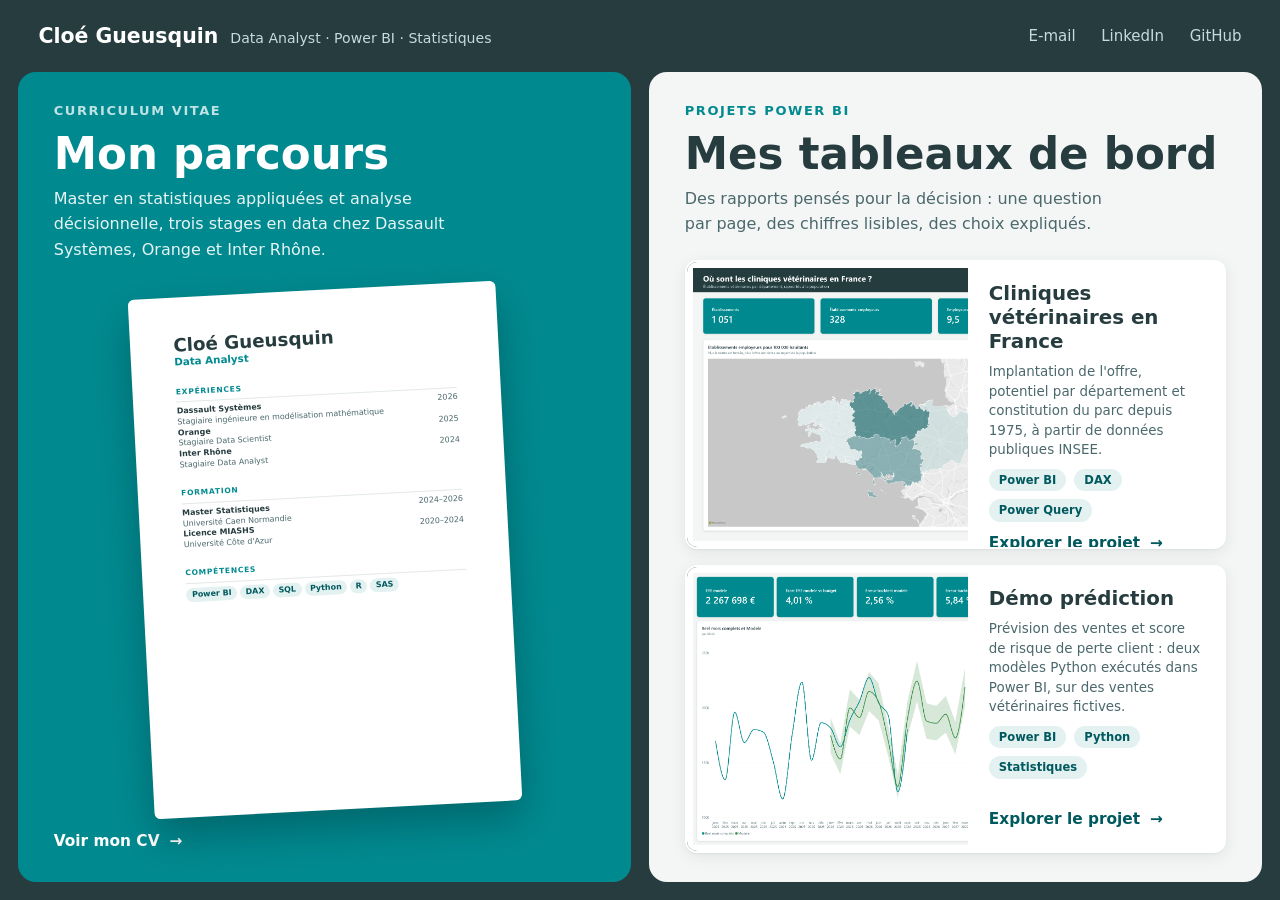
==== docs/index.html @ a09b19e1 "projet2" ====
<!doctype html>
<html lang="fr">
<head>
<meta charset="utf-8">
<meta name="viewport" content="width=device-width, initial-scale=1">
<title>Cloé Gueusquin · Data Analyst</title>
<meta name="description" content="Portfolio de Cloé Gueusquin, Data Analyst : CV et projets Power BI.">
<link rel="stylesheet" href="commun.css">
<style>
  body { height: 100vh; height: 100dvh; display: grid; grid-template-rows: auto 1fr; overflow: hidden; background: var(--ardoise); }

  /* --- Bandeau du haut -------------------------------------------------- */
  .haut { display: flex; align-items: center; justify-content: space-between; gap: 16px;
          padding: clamp(10px, 2.2vh, 20px) clamp(20px, 3vw, 40px); color: var(--blanc); }
  .identite strong { font-size: clamp(17px, 1.6vw, 22px); font-weight: 600; }
  .identite span { color: var(--sur-fonce); margin-left: 12px; font-size: clamp(13px, 1.1vw, 15px); }
  .haut nav { display: flex; gap: clamp(14px, 2vw, 26px); }
  .haut nav a { color: var(--sur-fonce); text-decoration: none; font-size: 15px; }
  .haut nav a:hover { color: var(--blanc); }

  /* --- Les deux zones --------------------------------------------------- */
  .partage { display: flex; gap: clamp(10px, 1.4vw, 18px); min-height: 0;
             padding: 0 clamp(10px, 1.4vw, 18px) clamp(10px, 1.4vw, 18px); }
  .zone { flex: 1 1 0; min-width: 0; border-radius: 18px; position: relative; overflow: hidden;
          display: flex; flex-direction: column; padding: clamp(18px, 3.2vh, 40px) clamp(20px, 2.8vw, 44px);
          transition: flex-grow .45s cubic-bezier(.2,.7,.2,1); }
  .partage:hover .zone { flex-grow: .9; }
  .partage .zone:hover, .partage .zone:focus-within { flex-grow: 1.15; }

  .zone-tete h2 { font-size: clamp(24px, 3.4vw, 46px); line-height: 1.05; margin: 0 0 8px; font-weight: 600; }
  .zone-tete p.resume { margin: 0; font-size: clamp(14px, 1.25vw, 17px); max-width: 44ch; }
  .appel { display: inline-flex; align-items: center; gap: 10px; font-weight: 600; font-size: clamp(14px, 1.2vw, 16px); }
  .appel::after { content: "→"; transition: transform .25s; }

  /* Zone CV, à gauche : un aperçu de la feuille de CV. */
  .zone-cv { background: var(--teal); color: var(--blanc); text-decoration: none; }
  .zone-cv .surtitre { color: rgba(255,255,255,.75); }
  .zone-cv .resume { color: rgba(255,255,255,.9); }
  .zone-cv:hover .appel::after { transform: translateX(6px); }
  .zone-cv .appel { margin-top: auto; padding-top: 14px; }

  .feuille-cadre { flex: 1; min-height: 0; display: grid; place-items: center; padding: clamp(10px, 2.5vh, 28px) 0 0; }
  .feuille { height: 100%; max-height: 520px; aspect-ratio: 1 / 1.414; background: var(--blanc); color: var(--texte);
             border-radius: 6px; box-shadow: 0 18px 40px rgba(0,0,0,.25); padding: 7% 8%;
             transform: rotate(-3deg); transition: transform .45s cubic-bezier(.2,.7,.2,1);
             display: flex; flex-direction: column; gap: 4%; overflow: hidden; font-size: clamp(5px, .62vw, 9px); line-height: 1.35; }
  .zone-cv:hover .feuille, .zone-cv:focus-visible .feuille { transform: rotate(0deg) scale(1.03); }
  .feuille .nom { font-size: 2.3em; font-weight: 700; line-height: 1.1; color: var(--ardoise); }
  .feuille .poste { color: var(--teal); font-weight: 600; font-size: 1.3em; }
  .feuille .rubrique { text-transform: uppercase; letter-spacing: .1em; font-weight: 700; color: var(--teal); font-size: .95em;
                       border-bottom: 1px solid var(--trait); padding-bottom: 1.5%; margin-bottom: 1.5%; }
  .feuille .ligne { display: flex; justify-content: space-between; gap: 6px; }
  .feuille .ligne b { color: var(--ardoise); }
  .feuille .ligne span { color: var(--texte-2); white-space: nowrap; }
  .feuille .detail { color: var(--texte-2); }
  .feuille .pastilles { display: flex; flex-wrap: wrap; gap: 3px; }
  .feuille .pastilles i { font-style: normal; background: var(--teal-clair); color: var(--teal-fonce); border-radius: 99px; padding: .2em .7em; font-weight: 600; }

  /* Zone projets, à droite : un grand rectangle par projet. */
  .zone-projets { background: var(--fond); color: var(--texte); }
  .zone-projets .surtitre { color: var(--teal); }
  .zone-projets .resume { color: var(--texte-2); }
  .cartes { flex: 1; min-height: 0; display: flex; flex-direction: column; gap: clamp(10px, 1.8vh, 18px); padding-top: clamp(12px, 2.6vh, 28px); }
  .projet { flex: 1 1 0; min-height: 0; display: grid; grid-template-columns: minmax(0, 1.1fr) minmax(0, 1fr); background: var(--blanc);
            border-radius: var(--rayon); box-shadow: var(--ombre); overflow: hidden; text-decoration: none; color: inherit;
            border: 2px solid transparent; transition: border-color .2s, transform .25s, box-shadow .25s; }
  a.projet:hover, a.projet:focus-visible { border-color: var(--teal); transform: translateY(-3px); box-shadow: 0 10px 28px rgba(38,60,63,.16); }
  a.projet:hover .appel::after { transform: translateX(6px); }
  .projet .vignette { background: var(--ardoise); min-height: 0; overflow: hidden; }
  .projet .vignette img { width: 100%; height: 100%; object-fit: cover; object-position: left top; }
  .projet-texte { padding: clamp(12px, 2.2vh, 24px) clamp(14px, 1.6vw, 26px); display: flex; flex-direction: column; gap: clamp(4px, 1vh, 10px); min-height: 0; }
  .projet h3 { margin: 0; font-size: clamp(16px, 1.55vw, 22px); line-height: 1.2; font-weight: 600; }
  .projet p { margin: 0; color: var(--texte-2); font-size: clamp(13px, 1.05vw, 15px); line-height: 1.45; }
  .projet .etiquettes li { font-size: clamp(11px, .9vw, 13px); padding: 2px 10px; }
  .projet .appel { margin-top: auto; color: var(--teal-fonce); }


  /* Écrans peu hauts (téléphone à l'horizontale) : on garde l'essentiel. */
  @media (max-height: 560px) {
    .zone-tete p.resume, .projet p { display: none; }
    .identite span { display: none; }
  }
  @media (max-height: 430px) {
    .projet .etiquettes { display: none; }
  }
  @media (prefers-reduced-motion: reduce) {
    .zone, .feuille, .projet { transition: none; }
  }
</style>
</head>
<body>

<div class="pivoter" role="status">
  <svg viewBox="0 0 64 64" fill="none" stroke="currentColor" stroke-width="3" aria-hidden="true">
    <rect x="20" y="6" width="24" height="44" rx="4"/><line x1="29" y1="43" x2="35" y2="43"/>
    <path d="M50 30a18 18 0 0 1-18 18" stroke-dasharray="3 4"/>
  </svg>
  <strong>Tournez votre téléphone</strong>
  <p>Ce portfolio se consulte à l'horizontale, pour bien voir les tableaux de bord.</p>
</div>

<header class="haut">
  <div class="identite"><strong>Cloé Gueusquin</strong><span>Data Analyst · Power BI · Statistiques</span></div>
  <nav aria-label="Contact">
    <a href="mailto:cloegueus1@gmail.com">E-mail</a>
    <a href="https://www.linkedin.com/in/clo%C3%A9-gueusquin">LinkedIn</a>
    <a href="https://github.com/SEYSHEA">GitHub</a>
  </nav>
</header>

<main class="partage">

  <a class="zone zone-cv" href="cv.html">
    <div class="zone-tete">
      <p class="surtitre">Curriculum vitae</p>
      <h2>Mon parcours</h2>
      <p class="resume">Master en statistiques appliquées et analyse décisionnelle, trois stages en data chez Dassault Systèmes, Orange et Inter Rhône.</p>
    </div>

    <div class="feuille-cadre" aria-hidden="true">
      <div class="feuille">
        <div>
          <div class="nom">Cloé Gueusquin</div>
          <div class="poste">Data Analyst</div>
        </div>
        <div>
          <div class="rubrique">Expériences</div>
          <div class="ligne"><b>Dassault Systèmes</b><span>2026</span></div>
          <div class="detail">Stagiaire ingénieure en modélisation mathématique</div>
          <div class="ligne"><b>Orange</b><span>2025</span></div>
          <div class="detail">Stagiaire Data Scientist</div>
          <div class="ligne"><b>Inter Rhône</b><span>2024</span></div>
          <div class="detail">Stagiaire Data Analyst</div>
        </div>
        <div>
          <div class="rubrique">Formation</div>
          <div class="ligne"><b>Master Statistiques</b><span>2024–2026</span></div>
          <div class="detail">Université Caen Normandie</div>
          <div class="ligne"><b>Licence MIASHS</b><span>2020–2024</span></div>
          <div class="detail">Université Côte d'Azur</div>
        </div>
        <div>
          <div class="rubrique">Compétences</div>
          <div class="pastilles"><i>Power BI</i><i>DAX</i><i>SQL</i><i>Python</i><i>R</i><i>SAS</i></div>
        </div>
      </div>
    </div>

    <span class="appel">Voir mon CV</span>
  </a>

  <section class="zone zone-projets" aria-labelledby="titre-projets">
    <div class="zone-tete">
      <p class="surtitre">Projets Power BI</p>
      <h2 id="titre-projets">Mes tableaux de bord</h2>
      <p class="resume">Des rapports pensés pour la décision : une question par page, des chiffres lisibles, des choix expliqués.</p>
    </div>

    <div class="cartes">
      <a class="projet" href="projets/cliniques-veterinaires.html">
        <div class="vignette"><img src="img/1_implantation.png" width="1804" height="1034" alt=""></div>
        <div class="projet-texte">
          <h3>Cliniques vétérinaires en France</h3>
          <p>Implantation de l'offre, potentiel par département et constitution du parc depuis 1975, à partir de données publiques INSEE.</p>
          <ul class="etiquettes"><li>Power BI</li><li>DAX</li><li>Power Query</li></ul>
          <span class="appel">Explorer le projet</span>
        </div>
      </a>

      <a class="projet" href="projets/demo-prediction.html">
        <div class="vignette"><img src="img/demo_rapport.png" width="1804" height="1034" alt=""></div>
        <div class="projet-texte">
          <h3>Démo prédiction</h3>
          <p>Prévision des ventes et score de risque de perte client : deux modèles Python exécutés dans Power BI, sur des ventes vétérinaires fictives.</p>
          <ul class="etiquettes"><li>Power BI</li><li>Python</li><li>Statistiques</li></ul>
          <span class="appel">Explorer le projet</span>
        </div>
      </a>
    </div>
  </section>

</main>
</body>
</html>
---- docs/commun.css ----
/* Styles communs à toutes les pages du portfolio. */

:root {
  --ardoise: #263C3F;
  --ardoise-2: #31494C;
  --teal: #008A90;
  --teal-fonce: #00595E;
  --teal-clair: #E3F1F1;
  --gris-bleu: #4B686C;
  --gris: #A7A9AC;
  --fond: #F4F5F5;
  --blanc: #FFFFFF;
  --trait: #E3E8E8;
  --texte: #263C3F;
  --texte-2: #4B686C;
  --sur-fonce: #C5DCDE;
  --rayon: 12px;
  --ombre: 0 1px 2px rgba(38,60,63,.06), 0 4px 16px rgba(38,60,63,.08);
  --police: "Segoe UI", system-ui, -apple-system, "Helvetica Neue", Arial, sans-serif;
}

* { box-sizing: border-box; }
html { scroll-behavior: smooth; }
body { margin: 0; background: var(--fond); color: var(--texte); font: 16px/1.6 var(--police); }
a { color: var(--teal-fonce); }
img { max-width: 100%; height: auto; display: block; }
:focus-visible { outline: 3px solid var(--teal); outline-offset: 2px; }

.surtitre { text-transform: uppercase; letter-spacing: .12em; font-size: 13px; font-weight: 600; margin: 0 0 10px; }

.etiquettes { display: flex; flex-wrap: wrap; gap: 8px; list-style: none; margin: 0; padding: 0; }
.etiquettes li { background: var(--teal-clair); color: var(--teal-fonce); border-radius: 999px; padding: 4px 12px; font-size: 14px; font-weight: 600; }

/* Barre de navigation des pages intérieures (CV, projets). */
.navigation { background: var(--ardoise); }
.navigation .conteneur { display: flex; align-items: center; justify-content: space-between; gap: 16px; padding-top: 16px; padding-bottom: 16px; }
.navigation .signature { color: var(--blanc); font-weight: 600; text-decoration: none; letter-spacing: .02em; }
.navigation nav { display: flex; gap: 22px; }
.navigation nav a { color: var(--sur-fonce); text-decoration: none; font-size: 15px; }
.navigation nav a:hover, .navigation nav a[aria-current="page"] { color: var(--blanc); }
.conteneur { max-width: 1200px; margin: 0 auto; padding: 0 24px; }

/* --- Écran « Tournez votre téléphone » ------------------------------------
   Le portfolio se consulte sur un écran assez large : un téléphone tenu à la
   verticale affiche cet écran à la place du contenu. Un site web ne peut pas
   verrouiller l'orientation lui-même ; il le demande au visiteur. */

.pivoter { display: none; }

@media (orientation: portrait) and (max-width: 900px) {
  .pivoter {
    display: flex; position: fixed; inset: 0; z-index: 1000;
    flex-direction: column; align-items: center; justify-content: center; gap: 18px;
    padding: 32px; text-align: center; background: var(--ardoise); color: var(--blanc);
  }
  body { overflow: hidden; }
}

.pivoter svg { width: 88px; height: 88px; animation: pivoter 2.4s ease-in-out infinite; }
.pivoter strong { font-size: 22px; font-weight: 600; }
.pivoter p { margin: 0; color: var(--sur-fonce); max-width: 26ch; }

@keyframes pivoter {
  0%, 25%   { transform: rotate(0deg); }
  55%, 100% { transform: rotate(-90deg); }
}

@media (prefers-reduced-motion: reduce) {
  html { scroll-behavior: auto; }
  .pivoter svg { animation: none; transform: rotate(-90deg); }
}
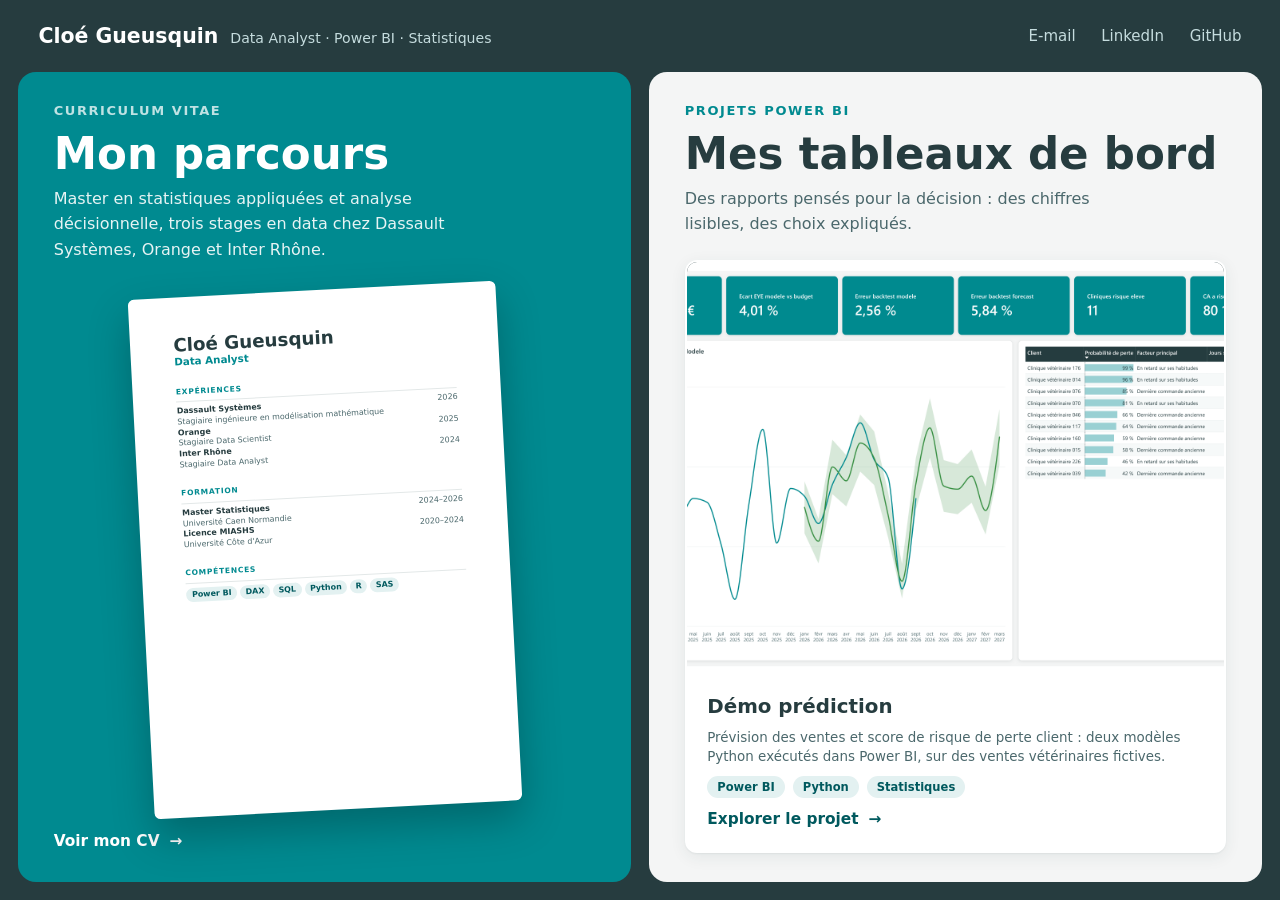
==== commit b9d939c3: "Retrait du projet cliniques, page démo sans onglets" ====
--- a/docs/index.html
+++ b/docs/index.html
@@ -66,6 +66,9 @@
             border: 2px solid transparent; transition: border-color .2s, transform .25s, box-shadow .25s; }
   a.projet:hover, a.projet:focus-visible { border-color: var(--teal); transform: translateY(-3px); box-shadow: 0 10px 28px rgba(38,60,63,.16); }
   a.projet:hover .appel::after { transform: translateX(6px); }
+  /* Un seul projet : l'image en pleine largeur au-dessus du texte. */
+  .projet:only-child { grid-template-columns: minmax(0, 1fr); grid-template-rows: minmax(0, 1fr) auto; }
+  .projet:only-child .vignette img { object-position: center top; }
   .projet .vignette { background: var(--ardoise); min-height: 0; overflow: hidden; }
   .projet .vignette img { width: 100%; height: 100%; object-fit: cover; object-position: left top; }
   .projet-texte { padding: clamp(12px, 2.2vh, 24px) clamp(14px, 1.6vw, 26px); display: flex; flex-direction: column; gap: clamp(4px, 1vh, 10px); min-height: 0; }
@@ -153,19 +156,10 @@
     <div class="zone-tete">
       <p class="surtitre">Projets Power BI</p>
       <h2 id="titre-projets">Mes tableaux de bord</h2>
-      <p class="resume">Des rapports pensés pour la décision : une question par page, des chiffres lisibles, des choix expliqués.</p>
+      <p class="resume">Des rapports pensés pour la décision : des chiffres lisibles, des choix expliqués.</p>
     </div>
 
     <div class="cartes">
-      <a class="projet" href="projets/cliniques-veterinaires.html">
-        <div class="vignette"><img src="img/1_implantation.png" width="1804" height="1034" alt=""></div>
-        <div class="projet-texte">
-          <h3>Cliniques vétérinaires en France</h3>
-          <p>Implantation de l'offre, potentiel par département et constitution du parc depuis 1975, à partir de données publiques INSEE.</p>
-          <ul class="etiquettes"><li>Power BI</li><li>DAX</li><li>Power Query</li></ul>
-          <span class="appel">Explorer le projet</span>
-        </div>
-      </a>
 
       <a class="projet" href="projets/demo-prediction.html">
         <div class="vignette"><img src="img/demo_rapport.png" width="1804" height="1034" alt=""></div>
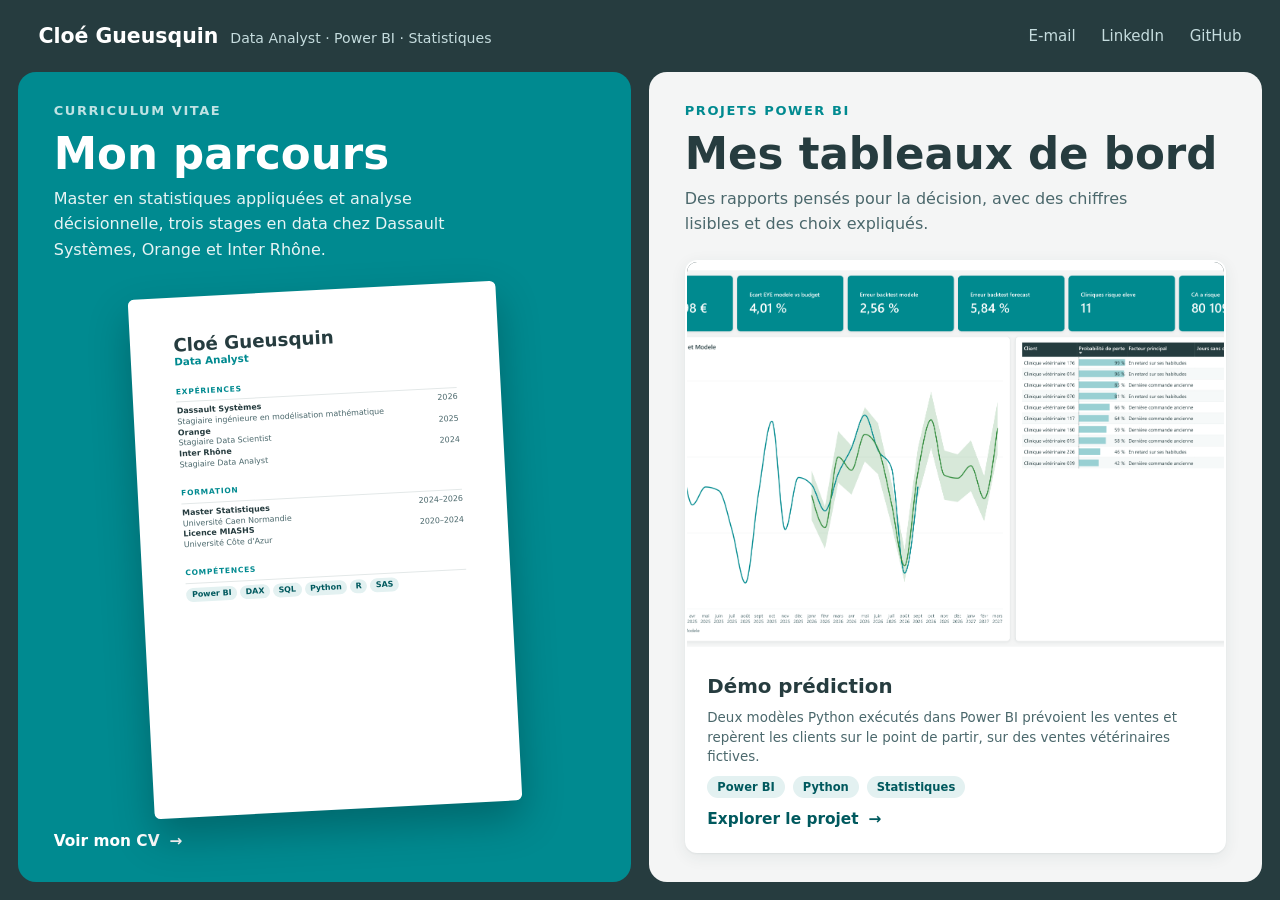
==== commit 47641965: "Espacements réduits, texte réécrit" ====
--- a/docs/index.html
+++ b/docs/index.html
@@ -156,7 +156,7 @@
     <div class="zone-tete">
       <p class="surtitre">Projets Power BI</p>
       <h2 id="titre-projets">Mes tableaux de bord</h2>
-      <p class="resume">Des rapports pensés pour la décision : des chiffres lisibles, des choix expliqués.</p>
+      <p class="resume">Des rapports pensés pour la décision, avec des chiffres lisibles et des choix expliqués.</p>
     </div>
 
     <div class="cartes">
@@ -165,7 +165,7 @@
         <div class="vignette"><img src="img/demo_rapport.png" width="1804" height="1034" alt=""></div>
         <div class="projet-texte">
           <h3>Démo prédiction</h3>
-          <p>Prévision des ventes et score de risque de perte client : deux modèles Python exécutés dans Power BI, sur des ventes vétérinaires fictives.</p>
+          <p>Deux modèles Python exécutés dans Power BI prévoient les ventes et repèrent les clients sur le point de partir, sur des ventes vétérinaires fictives.</p>
           <ul class="etiquettes"><li>Power BI</li><li>Python</li><li>Statistiques</li></ul>
           <span class="appel">Explorer le projet</span>
         </div>
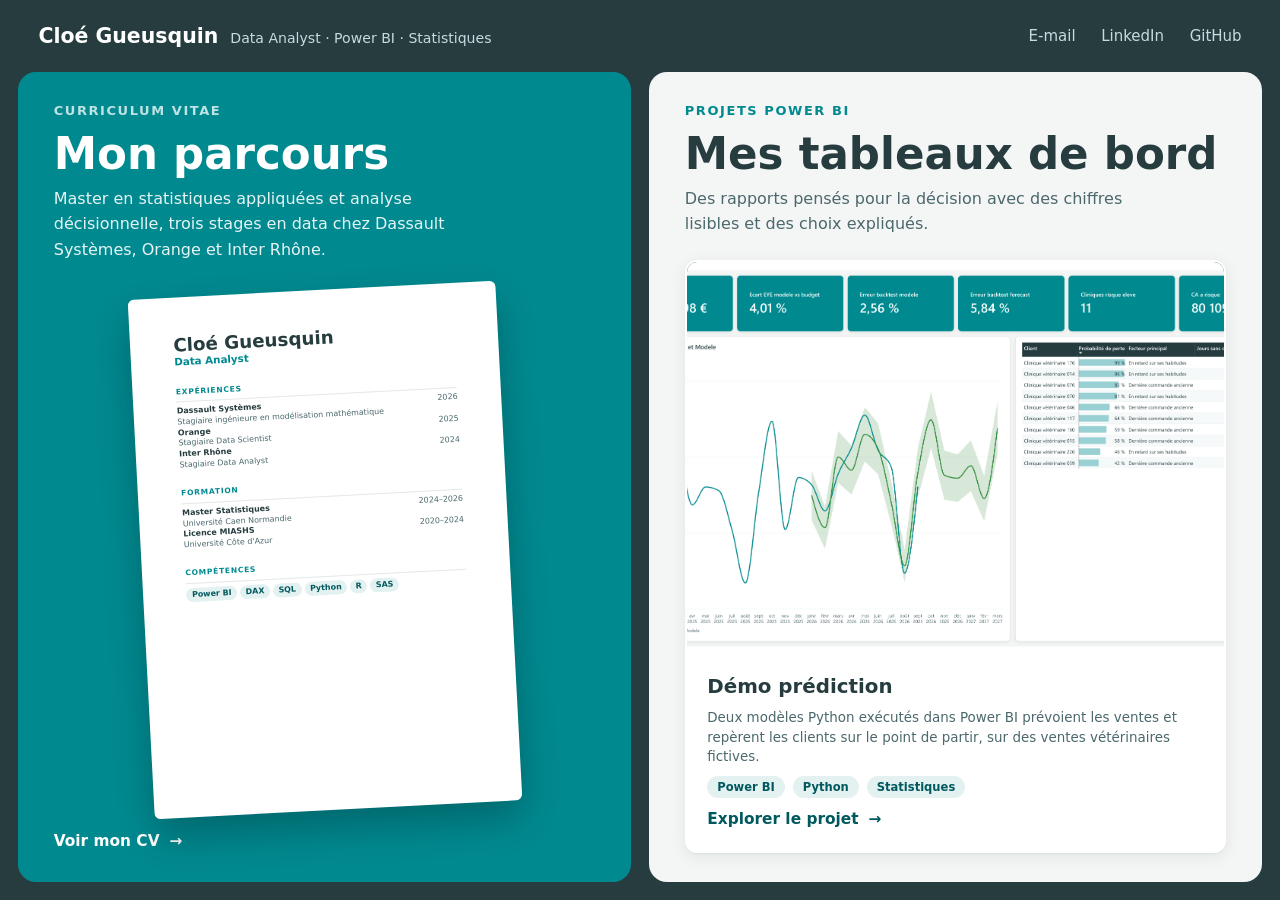
==== commit 51b198cd: "Bouton PDF retiré, virgules corrigées" ====
--- a/docs/index.html
+++ b/docs/index.html
@@ -156,7 +156,7 @@
     <div class="zone-tete">
       <p class="surtitre">Projets Power BI</p>
       <h2 id="titre-projets">Mes tableaux de bord</h2>
-      <p class="resume">Des rapports pensés pour la décision, avec des chiffres lisibles et des choix expliqués.</p>
+      <p class="resume">Des rapports pensés pour la décision avec des chiffres lisibles et des choix expliqués.</p>
     </div>
 
     <div class="cartes">
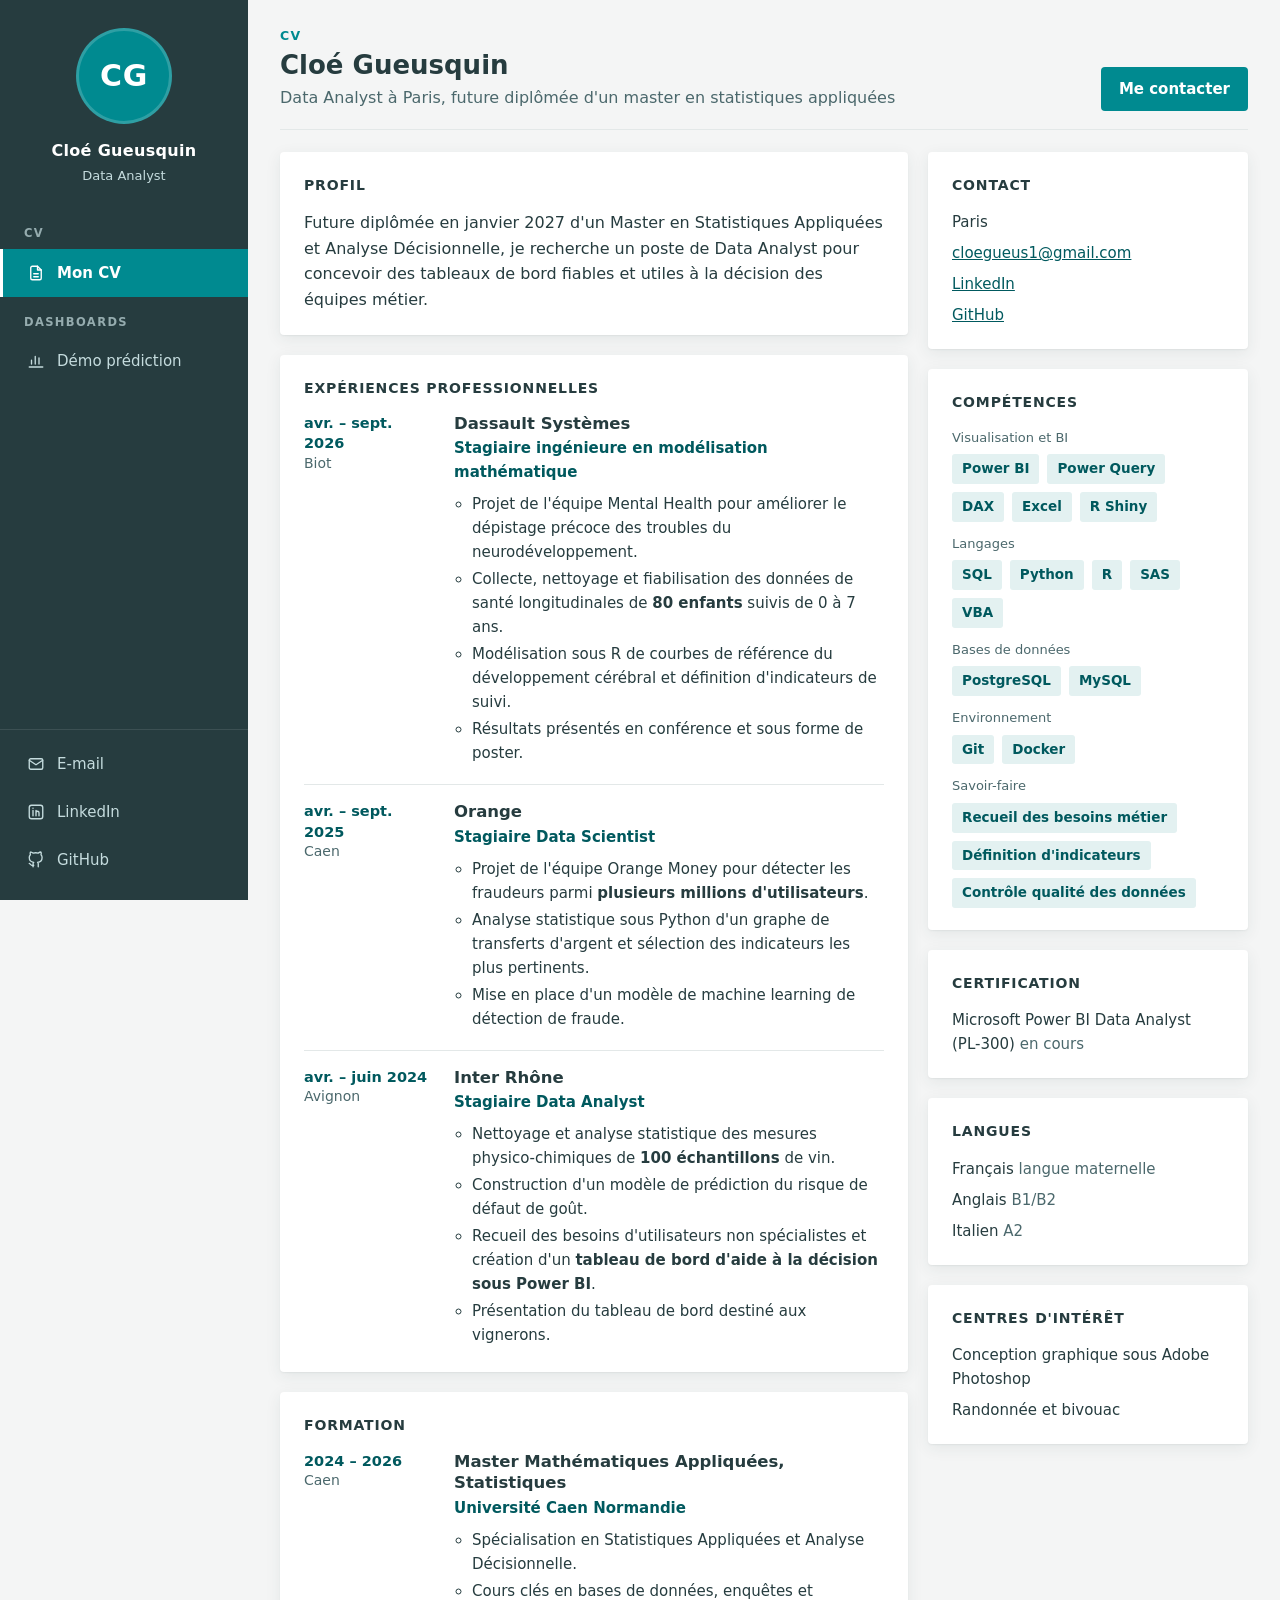
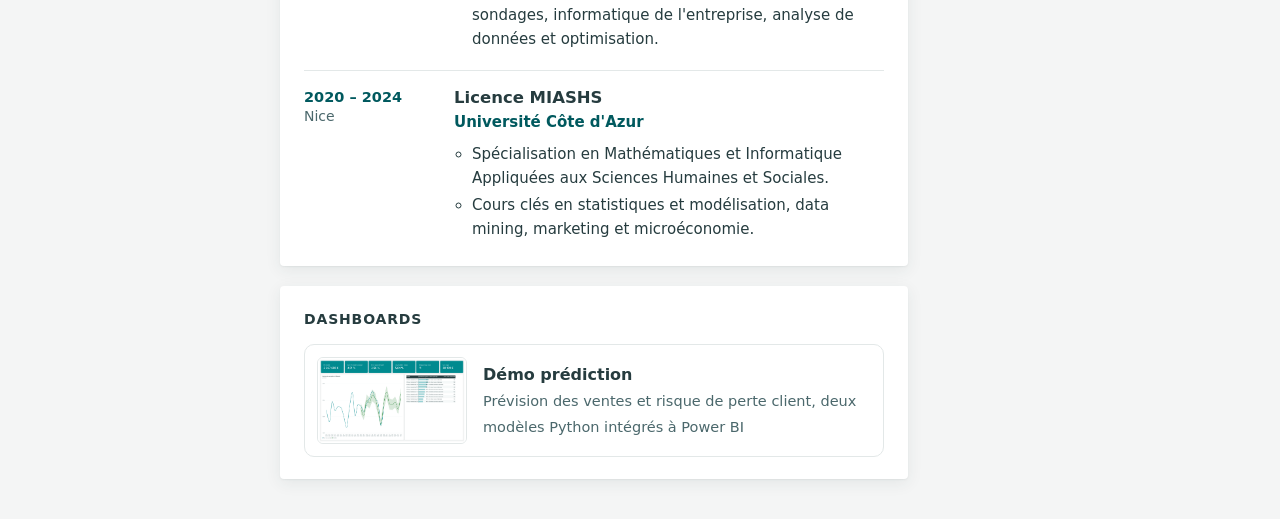
==== commit 6aac445d: "Style tableau de bord, chiffres cles sans cadre, explications DAX corrigees Co-Authored-By: Claude O" ====
--- a/docs/index.html
+++ b/docs/index.html
@@ -4,90 +4,42 @@
 <meta charset="utf-8">
 <meta name="viewport" content="width=device-width, initial-scale=1">
 <title>Cloé Gueusquin · Data Analyst</title>
-<meta name="description" content="Portfolio de Cloé Gueusquin, Data Analyst : CV et projets Power BI.">
+<meta name="description" content="Portfolio de Cloé Gueusquin, Data Analyst. CV et dashboards Power BI.">
 <link rel="stylesheet" href="commun.css">
 <style>
-  body { height: 100vh; height: 100dvh; display: grid; grid-template-rows: auto 1fr; overflow: hidden; background: var(--ardoise); }
-
-  /* --- Bandeau du haut -------------------------------------------------- */
-  .haut { display: flex; align-items: center; justify-content: space-between; gap: 16px;
-          padding: clamp(10px, 2.2vh, 20px) clamp(20px, 3vw, 40px); color: var(--blanc); }
-  .identite strong { font-size: clamp(17px, 1.6vw, 22px); font-weight: 600; }
-  .identite span { color: var(--sur-fonce); margin-left: 12px; font-size: clamp(13px, 1.1vw, 15px); }
-  .haut nav { display: flex; gap: clamp(14px, 2vw, 26px); }
-  .haut nav a { color: var(--sur-fonce); text-decoration: none; font-size: 15px; }
-  .haut nav a:hover { color: var(--blanc); }
-
-  /* --- Les deux zones --------------------------------------------------- */
-  .partage { display: flex; gap: clamp(10px, 1.4vw, 18px); min-height: 0;
-             padding: 0 clamp(10px, 1.4vw, 18px) clamp(10px, 1.4vw, 18px); }
-  .zone { flex: 1 1 0; min-width: 0; border-radius: 18px; position: relative; overflow: hidden;
-          display: flex; flex-direction: column; padding: clamp(18px, 3.2vh, 40px) clamp(20px, 2.8vw, 44px);
-          transition: flex-grow .45s cubic-bezier(.2,.7,.2,1); }
-  .partage:hover .zone { flex-grow: .9; }
-  .partage .zone:hover, .partage .zone:focus-within { flex-grow: 1.15; }
-
-  .zone-tete h2 { font-size: clamp(24px, 3.4vw, 46px); line-height: 1.05; margin: 0 0 8px; font-weight: 600; }
-  .zone-tete p.resume { margin: 0; font-size: clamp(14px, 1.25vw, 17px); max-width: 44ch; }
-  .appel { display: inline-flex; align-items: center; gap: 10px; font-weight: 600; font-size: clamp(14px, 1.2vw, 16px); }
-  .appel::after { content: "→"; transition: transform .25s; }
-
-  /* Zone CV, à gauche : un aperçu de la feuille de CV. */
-  .zone-cv { background: var(--teal); color: var(--blanc); text-decoration: none; }
-  .zone-cv .surtitre { color: rgba(255,255,255,.75); }
-  .zone-cv .resume { color: rgba(255,255,255,.9); }
-  .zone-cv:hover .appel::after { transform: translateX(6px); }
-  .zone-cv .appel { margin-top: auto; padding-top: 14px; }
-
-  .feuille-cadre { flex: 1; min-height: 0; display: grid; place-items: center; padding: clamp(10px, 2.5vh, 28px) 0 0; }
-  .feuille { height: 100%; max-height: 520px; aspect-ratio: 1 / 1.414; background: var(--blanc); color: var(--texte);
-             border-radius: 6px; box-shadow: 0 18px 40px rgba(0,0,0,.25); padding: 7% 8%;
-             transform: rotate(-3deg); transition: transform .45s cubic-bezier(.2,.7,.2,1);
-             display: flex; flex-direction: column; gap: 4%; overflow: hidden; font-size: clamp(5px, .62vw, 9px); line-height: 1.35; }
-  .zone-cv:hover .feuille, .zone-cv:focus-visible .feuille { transform: rotate(0deg) scale(1.03); }
-  .feuille .nom { font-size: 2.3em; font-weight: 700; line-height: 1.1; color: var(--ardoise); }
-  .feuille .poste { color: var(--teal); font-weight: 600; font-size: 1.3em; }
-  .feuille .rubrique { text-transform: uppercase; letter-spacing: .1em; font-weight: 700; color: var(--teal); font-size: .95em;
-                       border-bottom: 1px solid var(--trait); padding-bottom: 1.5%; margin-bottom: 1.5%; }
-  .feuille .ligne { display: flex; justify-content: space-between; gap: 6px; }
-  .feuille .ligne b { color: var(--ardoise); }
-  .feuille .ligne span { color: var(--texte-2); white-space: nowrap; }
-  .feuille .detail { color: var(--texte-2); }
-  .feuille .pastilles { display: flex; flex-wrap: wrap; gap: 3px; }
-  .feuille .pastilles i { font-style: normal; background: var(--teal-clair); color: var(--teal-fonce); border-radius: 99px; padding: .2em .7em; font-weight: 600; }
-
-  /* Zone projets, à droite : un grand rectangle par projet. */
-  .zone-projets { background: var(--fond); color: var(--texte); }
-  .zone-projets .surtitre { color: var(--teal); }
-  .zone-projets .resume { color: var(--texte-2); }
-  .cartes { flex: 1; min-height: 0; display: flex; flex-direction: column; gap: clamp(10px, 1.8vh, 18px); padding-top: clamp(12px, 2.6vh, 28px); }
-  .projet { flex: 1 1 0; min-height: 0; display: grid; grid-template-columns: minmax(0, 1.1fr) minmax(0, 1fr); background: var(--blanc);
-            border-radius: var(--rayon); box-shadow: var(--ombre); overflow: hidden; text-decoration: none; color: inherit;
-            border: 2px solid transparent; transition: border-color .2s, transform .25s, box-shadow .25s; }
-  a.projet:hover, a.projet:focus-visible { border-color: var(--teal); transform: translateY(-3px); box-shadow: 0 10px 28px rgba(38,60,63,.16); }
-  a.projet:hover .appel::after { transform: translateX(6px); }
-  /* Un seul projet : l'image en pleine largeur au-dessus du texte. */
-  .projet:only-child { grid-template-columns: minmax(0, 1fr); grid-template-rows: minmax(0, 1fr) auto; }
-  .projet:only-child .vignette img { object-position: center top; }
-  .projet .vignette { background: var(--ardoise); min-height: 0; overflow: hidden; }
-  .projet .vignette img { width: 100%; height: 100%; object-fit: cover; object-position: left top; }
-  .projet-texte { padding: clamp(12px, 2.2vh, 24px) clamp(14px, 1.6vw, 26px); display: flex; flex-direction: column; gap: clamp(4px, 1vh, 10px); min-height: 0; }
-  .projet h3 { margin: 0; font-size: clamp(16px, 1.55vw, 22px); line-height: 1.2; font-weight: 600; }
-  .projet p { margin: 0; color: var(--texte-2); font-size: clamp(13px, 1.05vw, 15px); line-height: 1.45; }
-  .projet .etiquettes li { font-size: clamp(11px, .9vw, 13px); padding: 2px 10px; }
-  .projet .appel { margin-top: auto; color: var(--teal-fonce); }
-
-
-  /* Écrans peu hauts (téléphone à l'horizontale) : on garde l'essentiel. */
-  @media (max-height: 560px) {
-    .zone-tete p.resume, .projet p { display: none; }
-    .identite span { display: none; }
+  .cv { display: grid; grid-template-columns: minmax(0, 1fr) 320px; gap: 20px; align-items: start; }
+  .colonne { display: grid; gap: 20px; }
+  .profil p { margin: 0; font-size: 16px; line-height: 1.6; }
+
+  .frise { list-style: none; margin: 0; padding: 0; }
+  .etape { display: grid; grid-template-columns: 130px minmax(0, 1fr); gap: 20px; padding: 16px 0; border-top: 1px solid var(--trait); }
+  .etape:first-child { border-top: 0; padding-top: 0; }
+  .etape:last-child { padding-bottom: 0; }
+  .etape .quand { color: var(--texte-2); font-size: 14px; line-height: 1.4; }
+  .etape .quand b { display: block; color: var(--teal-fonce); font-size: 14.5px; }
+  .etape h3 { margin: 0; font-size: 16.5px; font-weight: 600; line-height: 1.3; }
+  .etape .role { margin: 2px 0 8px; color: var(--teal-fonce); font-weight: 600; font-size: 15px; }
+  .etape ul { margin: 0; padding-left: 18px; font-size: 15px; }
+  .etape li { margin: 3px 0; }
+
+  .contact, .liste { list-style: none; margin: 0; padding: 0; display: grid; gap: 7px; font-size: 15px; }
+  .liste em { font-style: normal; color: var(--texte-2); }
+  .groupe { margin: 0 0 12px; }
+  .groupe:last-child { margin-bottom: 0; }
+  .groupe span { display: block; font-size: 13px; color: var(--texte-2); margin-bottom: 6px; }
+  .groupe .etiquettes li { font-size: 13.5px; }
+
+  .dashboard { display: flex; align-items: center; gap: 16px; text-decoration: none; color: inherit; border: 1px solid var(--trait); border-radius: 10px; padding: 12px; }
+  .dashboard:hover { border-color: var(--teal); background: var(--teal-clair); }
+  .dashboard img { flex: none; width: 150px; border-radius: 6px; border: 1px solid var(--trait); }
+  .dashboard strong { display: block; font-size: 16px; }
+  .dashboard span { color: var(--texte-2); font-size: 14.5px; }
+
+  @media (max-width: 1100px) {
+    .cv { grid-template-columns: minmax(0, 1fr); }
   }
-  @media (max-height: 430px) {
-    .projet .etiquettes { display: none; }
-  }
-  @media (prefers-reduced-motion: reduce) {
-    .zone, .feuille, .projet { transition: none; }
+  @media (max-width: 960px) {
+    .etape { grid-template-columns: 105px minmax(0, 1fr); gap: 14px; }
   }
 </style>
 </head>
@@ -102,77 +54,162 @@
   <p>Ce portfolio se consulte à l'horizontale, pour bien voir les tableaux de bord.</p>
 </div>
 
-<header class="haut">
-  <div class="identite"><strong>Cloé Gueusquin</strong><span>Data Analyst · Power BI · Statistiques</span></div>
-  <nav aria-label="Contact">
-    <a href="mailto:cloegueus1@gmail.com">E-mail</a>
-    <a href="https://www.linkedin.com/in/clo%C3%A9-gueusquin">LinkedIn</a>
-    <a href="https://github.com/SEYSHEA">GitHub</a>
-  </nav>
-</header>
-
-<main class="partage">
-
-  <a class="zone zone-cv" href="cv.html">
-    <div class="zone-tete">
-      <p class="surtitre">Curriculum vitae</p>
-      <h2>Mon parcours</h2>
-      <p class="resume">Master en statistiques appliquées et analyse décisionnelle, trois stages en data chez Dassault Systèmes, Orange et Inter Rhône.</p>
+<div class="app">
+  <aside class="lateral" aria-label="Menu">
+    <a class="profil-lateral" href="index.html"><span class="avatar"><img src="img/photo.jpg" alt="Photo de Cloé Gueusquin" onerror="this.remove()">CG</span><strong>Cloé Gueusquin</strong><small>Data Analyst</small></a>
+    <p class="rubrique">CV</p>
+    <a class="lien" href="index.html" aria-current="page" title="Mon CV"><svg viewBox="0 0 24 24" fill="none" stroke="currentColor" stroke-width="1.8" stroke-linecap="round" stroke-linejoin="round" aria-hidden="true"><path d="M14 3H7a2 2 0 0 0-2 2v14a2 2 0 0 0 2 2h10a2 2 0 0 0 2-2V8z"/><path d="M14 3v5h5M9 13h6M9 17h6"/></svg><span>Mon CV</span></a>
+    <p class="rubrique">Dashboards</p>
+    <a class="lien" href="projets/demo-prediction.html" title="Démo prédiction"><svg viewBox="0 0 24 24" fill="none" stroke="currentColor" stroke-width="1.8" stroke-linecap="round" stroke-linejoin="round" aria-hidden="true"><path d="M3 20h18"/><path d="M6 16v-5M11 16V6M16 16v-8"/></svg><span>Démo prédiction</span></a>
+    <div class="bas">
+      <a class="lien" href="mailto:cloegueus1@gmail.com" title="E-mail"><svg viewBox="0 0 24 24" fill="none" stroke="currentColor" stroke-width="1.8" stroke-linecap="round" stroke-linejoin="round" aria-hidden="true"><rect x="3" y="5" width="18" height="14" rx="2"/><path d="m3 7 9 6 9-6"/></svg><span>E-mail</span></a>
+      <a class="lien" href="https://www.linkedin.com/in/clo%C3%A9-gueusquin" title="LinkedIn"><svg viewBox="0 0 24 24" fill="none" stroke="currentColor" stroke-width="1.8" stroke-linecap="round" stroke-linejoin="round" aria-hidden="true"><rect x="3" y="3" width="18" height="18" rx="3"/><path d="M8 10v7M8 7v.01M12 17v-4a2 2 0 0 1 4 0v4M12 10v7"/></svg><span>LinkedIn</span></a>
+      <a class="lien" href="https://github.com/cloegueus" title="GitHub"><svg viewBox="0 0 24 24" fill="none" stroke="currentColor" stroke-width="1.8" stroke-linecap="round" stroke-linejoin="round" aria-hidden="true"><path d="M9 19c-4 1.5-4-2-6-2.5"/><path d="M15 21v-3.5a3 3 0 0 0-.9-2.4c3-.3 6-1.5 6-6.6a5.2 5.2 0 0 0-1.4-3.6 4.8 4.8 0 0 0-.1-3.5s-1.1-.3-3.7 1.4a12.7 12.7 0 0 0-6.6 0C5.7 1.1 4.6 1.4 4.6 1.4a4.8 4.8 0 0 0-.1 3.5A5.2 5.2 0 0 0 3 8.5c0 5.1 3 6.3 6 6.6a3 3 0 0 0-.9 2.4V21"/></svg><span>GitHub</span></a>
     </div>
-
-    <div class="feuille-cadre" aria-hidden="true">
-      <div class="feuille">
-        <div>
-          <div class="nom">Cloé Gueusquin</div>
-          <div class="poste">Data Analyst</div>
-        </div>
-        <div>
-          <div class="rubrique">Expériences</div>
-          <div class="ligne"><b>Dassault Systèmes</b><span>2026</span></div>
-          <div class="detail">Stagiaire ingénieure en modélisation mathématique</div>
-          <div class="ligne"><b>Orange</b><span>2025</span></div>
-          <div class="detail">Stagiaire Data Scientist</div>
-          <div class="ligne"><b>Inter Rhône</b><span>2024</span></div>
-          <div class="detail">Stagiaire Data Analyst</div>
-        </div>
-        <div>
-          <div class="rubrique">Formation</div>
-          <div class="ligne"><b>Master Statistiques</b><span>2024–2026</span></div>
-          <div class="detail">Université Caen Normandie</div>
-          <div class="ligne"><b>Licence MIASHS</b><span>2020–2024</span></div>
-          <div class="detail">Université Côte d'Azur</div>
-        </div>
-        <div>
-          <div class="rubrique">Compétences</div>
-          <div class="pastilles"><i>Power BI</i><i>DAX</i><i>SQL</i><i>Python</i><i>R</i><i>SAS</i></div>
-        </div>
+  </aside>
+
+  <div class="principal">
+    <header class="barre-haut">
+      <div>
+        <p class="fil">CV</p>
+        <h1>Cloé Gueusquin</h1>
+        <p class="sous-titre">Data Analyst à Paris, future diplômée d'un master en statistiques appliquées</p>
       </div>
-    </div>
-
-    <span class="appel">Voir mon CV</span>
-  </a>
-
-  <section class="zone zone-projets" aria-labelledby="titre-projets">
-    <div class="zone-tete">
-      <p class="surtitre">Projets Power BI</p>
-      <h2 id="titre-projets">Mes tableaux de bord</h2>
-      <p class="resume">Des rapports pensés pour la décision avec des chiffres lisibles et des choix expliqués.</p>
-    </div>
-
-    <div class="cartes">
-
-      <a class="projet" href="projets/demo-prediction.html">
-        <div class="vignette"><img src="img/demo_rapport.png" width="1804" height="1034" alt=""></div>
-        <div class="projet-texte">
-          <h3>Démo prédiction</h3>
-          <p>Deux modèles Python exécutés dans Power BI prévoient les ventes et repèrent les clients sur le point de partir, sur des ventes vétérinaires fictives.</p>
-          <ul class="etiquettes"><li>Power BI</li><li>Python</li><li>Statistiques</li></ul>
-          <span class="appel">Explorer le projet</span>
-        </div>
-      </a>
-    </div>
-  </section>
-
-</main>
+      <a class="bouton-principal" href="mailto:cloegueus1@gmail.com">Me contacter</a>
+    </header>
+
+    <main class="cv">
+      <div class="colonne">
+        <section class="carte-blanche profil" aria-labelledby="titre-profil">
+          <h2 id="titre-profil">Profil</h2>
+          <p>Future diplômée en janvier 2027 d'un Master en Statistiques Appliquées et Analyse Décisionnelle, je recherche un poste de Data Analyst pour concevoir des tableaux de bord fiables et utiles à la décision des équipes métier.</p>
+        </section>
+
+        <section class="carte-blanche" aria-labelledby="titre-experiences">
+          <h2 id="titre-experiences">Expériences professionnelles</h2>
+          <ol class="frise">
+            <li class="etape">
+              <div class="quand"><b>avr. – sept. 2026</b>Biot</div>
+              <div>
+                <h3>Dassault Systèmes</h3>
+                <p class="role">Stagiaire ingénieure en modélisation mathématique</p>
+                <ul>
+                <li>Projet de l'équipe Mental Health pour améliorer le dépistage précoce des troubles du neurodéveloppement.</li>
+                <li>Collecte, nettoyage et fiabilisation des données de santé longitudinales de <strong>80 enfants</strong> suivis de 0 à 7 ans.</li>
+                <li>Modélisation sous R de courbes de référence du développement cérébral et définition d'indicateurs de suivi.</li>
+                <li>Résultats présentés en conférence et sous forme de poster.</li>
+                </ul>
+              </div>
+            </li>
+            <li class="etape">
+              <div class="quand"><b>avr. – sept. 2025</b>Caen</div>
+              <div>
+                <h3>Orange</h3>
+                <p class="role">Stagiaire Data Scientist</p>
+                <ul>
+                <li>Projet de l'équipe Orange Money pour détecter les fraudeurs parmi <strong>plusieurs millions d'utilisateurs</strong>.</li>
+                <li>Analyse statistique sous Python d'un graphe de transferts d'argent et sélection des indicateurs les plus pertinents.</li>
+                <li>Mise en place d'un modèle de machine learning de détection de fraude.</li>
+                </ul>
+              </div>
+            </li>
+            <li class="etape">
+              <div class="quand"><b>avr. – juin 2024</b>Avignon</div>
+              <div>
+                <h3>Inter Rhône</h3>
+                <p class="role">Stagiaire Data Analyst</p>
+                <ul>
+                <li>Nettoyage et analyse statistique des mesures physico-chimiques de <strong>100 échantillons</strong> de vin.</li>
+                <li>Construction d'un modèle de prédiction du risque de défaut de goût.</li>
+                <li>Recueil des besoins d'utilisateurs non spécialistes et création d'un <strong>tableau de bord d'aide à la décision sous Power BI</strong>.</li>
+                <li>Présentation du tableau de bord destiné aux vignerons.</li>
+                </ul>
+              </div>
+            </li>
+          </ol>
+        </section>
+
+        <section class="carte-blanche" aria-labelledby="titre-formation">
+          <h2 id="titre-formation">Formation</h2>
+          <ol class="frise">
+            <li class="etape">
+              <div class="quand"><b>2024 – 2026</b>Caen</div>
+              <div>
+                <h3>Master Mathématiques Appliquées, Statistiques</h3>
+                <p class="role">Université Caen Normandie</p>
+                <ul>
+                <li>Spécialisation en Statistiques Appliquées et Analyse Décisionnelle.</li>
+                <li>Cours clés en bases de données, enquêtes et sondages, informatique de l'entreprise, analyse de données et optimisation.</li>
+                </ul>
+              </div>
+            </li>
+            <li class="etape">
+              <div class="quand"><b>2020 – 2024</b>Nice</div>
+              <div>
+                <h3>Licence MIASHS</h3>
+                <p class="role">Université Côte d'Azur</p>
+                <ul>
+                <li>Spécialisation en Mathématiques et Informatique Appliquées aux Sciences Humaines et Sociales.</li>
+                <li>Cours clés en statistiques et modélisation, data mining, marketing et microéconomie.</li>
+                </ul>
+              </div>
+            </li>
+          </ol>
+        </section>
+
+        <section class="carte-blanche" aria-labelledby="titre-dashboards">
+          <h2 id="titre-dashboards">Dashboards</h2>
+          <a class="dashboard" href="projets/demo-prediction.html">
+            <img src="img/demo_rapport.png" width="1804" height="1034" alt="">
+            <div><strong>Démo prédiction</strong><span>Prévision des ventes et risque de perte client, deux modèles Python intégrés à Power BI</span></div>
+          </a>
+        </section>
+      </div>
+
+      <div class="colonne">
+        <section class="carte-blanche" aria-labelledby="titre-contact">
+          <h2 id="titre-contact">Contact</h2>
+          <ul class="contact">
+            <li>Paris</li>
+            <li><a href="mailto:cloegueus1@gmail.com">cloegueus1@gmail.com</a></li>
+            <li><a href="https://www.linkedin.com/in/clo%C3%A9-gueusquin">LinkedIn</a></li>
+            <li><a href="https://github.com/cloegueus">GitHub</a></li>
+          </ul>
+        </section>
+
+        <section class="carte-blanche" aria-labelledby="titre-competences">
+          <h2 id="titre-competences">Compétences</h2>
+          <div class="groupe"><span>Visualisation et BI</span><ul class="etiquettes"><li>Power BI</li><li>Power Query</li><li>DAX</li><li>Excel</li><li>R Shiny</li></ul></div>
+          <div class="groupe"><span>Langages</span><ul class="etiquettes"><li>SQL</li><li>Python</li><li>R</li><li>SAS</li><li>VBA</li></ul></div>
+          <div class="groupe"><span>Bases de données</span><ul class="etiquettes"><li>PostgreSQL</li><li>MySQL</li></ul></div>
+          <div class="groupe"><span>Environnement</span><ul class="etiquettes"><li>Git</li><li>Docker</li></ul></div>
+          <div class="groupe"><span>Savoir-faire</span><ul class="etiquettes"><li>Recueil des besoins métier</li><li>Définition d'indicateurs</li><li>Contrôle qualité des données</li></ul></div>
+        </section>
+
+        <section class="carte-blanche" aria-labelledby="titre-certification">
+          <h2 id="titre-certification">Certification</h2>
+          <ul class="liste"><li>Microsoft Power BI Data Analyst (PL-300) <em>en cours</em></li></ul>
+        </section>
+
+        <section class="carte-blanche" aria-labelledby="titre-langues">
+          <h2 id="titre-langues">Langues</h2>
+          <ul class="liste">
+            <li>Français <em>langue maternelle</em></li>
+            <li>Anglais <em>B1/B2</em></li>
+            <li>Italien <em>A2</em></li>
+          </ul>
+        </section>
+
+        <section class="carte-blanche" aria-labelledby="titre-interets">
+          <h2 id="titre-interets">Centres d'intérêt</h2>
+          <ul class="liste">
+            <li>Conception graphique sous Adobe Photoshop</li>
+            <li>Randonnée et bivouac</li>
+          </ul>
+        </section>
+      </div>
+    </main>
+  </div>
+</div>
 </body>
 </html>
--- a/docs/commun.css
+++ b/docs/commun.css
@@ -14,7 +14,7 @@
   --texte: #263C3F;
   --texte-2: #4B686C;
   --sur-fonce: #C5DCDE;
-  --rayon: 12px;
+  --rayon: 4px;
   --ombre: 0 1px 2px rgba(38,60,63,.06), 0 4px 16px rgba(38,60,63,.08);
   --police: "Segoe UI", system-ui, -apple-system, "Helvetica Neue", Arial, sans-serif;
 }
@@ -29,7 +29,7 @@
 .surtitre { text-transform: uppercase; letter-spacing: .12em; font-size: 13px; font-weight: 600; margin: 0 0 10px; }
 
 .etiquettes { display: flex; flex-wrap: wrap; gap: 8px; list-style: none; margin: 0; padding: 0; }
-.etiquettes li { background: var(--teal-clair); color: var(--teal-fonce); border-radius: 999px; padding: 4px 12px; font-size: 14px; font-weight: 600; }
+.etiquettes li { background: var(--teal-clair); color: var(--teal-fonce); border-radius: 3px; padding: 4px 10px; font-size: 14px; font-weight: 600; }
 
 /* Barre de navigation des pages intérieures (CV, projets). */
 .navigation { background: var(--ardoise); }
@@ -69,3 +69,45 @@
   html { scroll-behavior: auto; }
   .pivoter svg { animation: none; transform: rotate(-90deg); }
 }
+
+/* --- Structure tableau de bord : barre latérale + zone principale ----------- */
+
+.app { display: grid; grid-template-columns: 248px minmax(0, 1fr); min-height: 100vh; }
+
+.lateral { position: sticky; top: 0; height: 100vh; overflow-y: auto; background: var(--ardoise); color: var(--blanc);
+           display: flex; flex-direction: column; padding: 28px 0 16px; }
+.profil-lateral { display: flex; flex-direction: column; align-items: center; text-align: center; gap: 2px; padding: 0 16px 22px; color: var(--blanc); text-decoration: none; }
+.avatar { position: relative; overflow: hidden; width: 96px; height: 96px; margin-bottom: 12px; border-radius: 50%; border: 3px solid rgba(255, 255, 255, .18);
+          background: var(--teal); display: grid; place-items: center; font-size: 30px; font-weight: 700; letter-spacing: .02em; }
+.avatar img { position: absolute; inset: 0; width: 100%; height: 100%; object-fit: cover; }
+.profil-lateral strong { font-size: 16px; font-weight: 600; letter-spacing: .02em; }
+.profil-lateral small { font-size: 13px; color: var(--sur-fonce); }
+.lateral .rubrique { margin: 0; padding: 16px 24px 6px; font-size: 11.5px; font-weight: 600; letter-spacing: .12em; text-transform: uppercase; color: rgba(197, 220, 222, .7); }
+.lateral .lien { display: flex; align-items: center; gap: 12px; padding: 12px 24px; color: var(--sur-fonce); text-decoration: none; font-size: 15px; border-left: 3px solid transparent; }
+.lateral .lien:hover { background: rgba(255, 255, 255, .06); color: var(--blanc); }
+.lateral .lien[aria-current="page"] { background: var(--teal); border-left-color: var(--blanc); color: var(--blanc); font-weight: 600; }
+.lateral .lien svg { flex: none; width: 18px; height: 18px; }
+.lateral .bas { margin-top: auto; padding-top: 10px; border-top: 1px solid rgba(255, 255, 255, .1); display: grid; }
+
+.principal { min-width: 0; padding: 26px 32px 40px; }
+.barre-haut { display: flex; align-items: flex-end; justify-content: space-between; gap: 16px; padding-bottom: 18px; margin-bottom: 22px; border-bottom: 1px solid var(--trait); }
+.barre-haut .fil { margin: 0 0 4px; font-size: 12.5px; font-weight: 600; letter-spacing: .1em; text-transform: uppercase; color: var(--teal); }
+.barre-haut h1 { margin: 0; font-size: 26px; line-height: 1.2; font-weight: 600; }
+.barre-haut .sous-titre { margin: 4px 0 0; color: var(--texte-2); }
+.bouton-principal { flex: none; display: inline-flex; align-items: center; gap: 8px; padding: 10px 18px; border-radius: 4px; background: var(--teal); color: var(--blanc); font-weight: 600; font-size: 15px; text-decoration: none; }
+.bouton-principal:hover { background: var(--teal-fonce); }
+.carte-blanche { background: var(--blanc); border-radius: var(--rayon); box-shadow: var(--ombre); padding: 22px 24px; }
+.carte-blanche > h2 { margin: 0 0 14px; font-size: 14px; font-weight: 700; letter-spacing: .06em; text-transform: uppercase; }
+.pied { margin: 32px 0 0; font-size: 13.5px; color: var(--texte-2); }
+
+/* Écran moyen ou téléphone à l'horizontale : la barre latérale ne garde que les icônes. */
+@media (max-width: 960px) {
+  .app { grid-template-columns: 72px minmax(0, 1fr); }
+  .lateral { padding: 16px 0 12px; }
+  .profil-lateral { padding: 0 0 12px; }
+  .avatar { width: 46px; height: 46px; margin: 0; font-size: 16px; border-width: 2px; }
+  .profil-lateral strong, .profil-lateral small, .lateral .rubrique { display: none; }
+  .lateral .lien { justify-content: center; padding: 12px 0; }
+  .lateral .lien span { position: absolute; width: 1px; height: 1px; overflow: hidden; clip: rect(0 0 0 0); white-space: nowrap; }
+  .principal { padding: 20px 20px 32px; }
+}
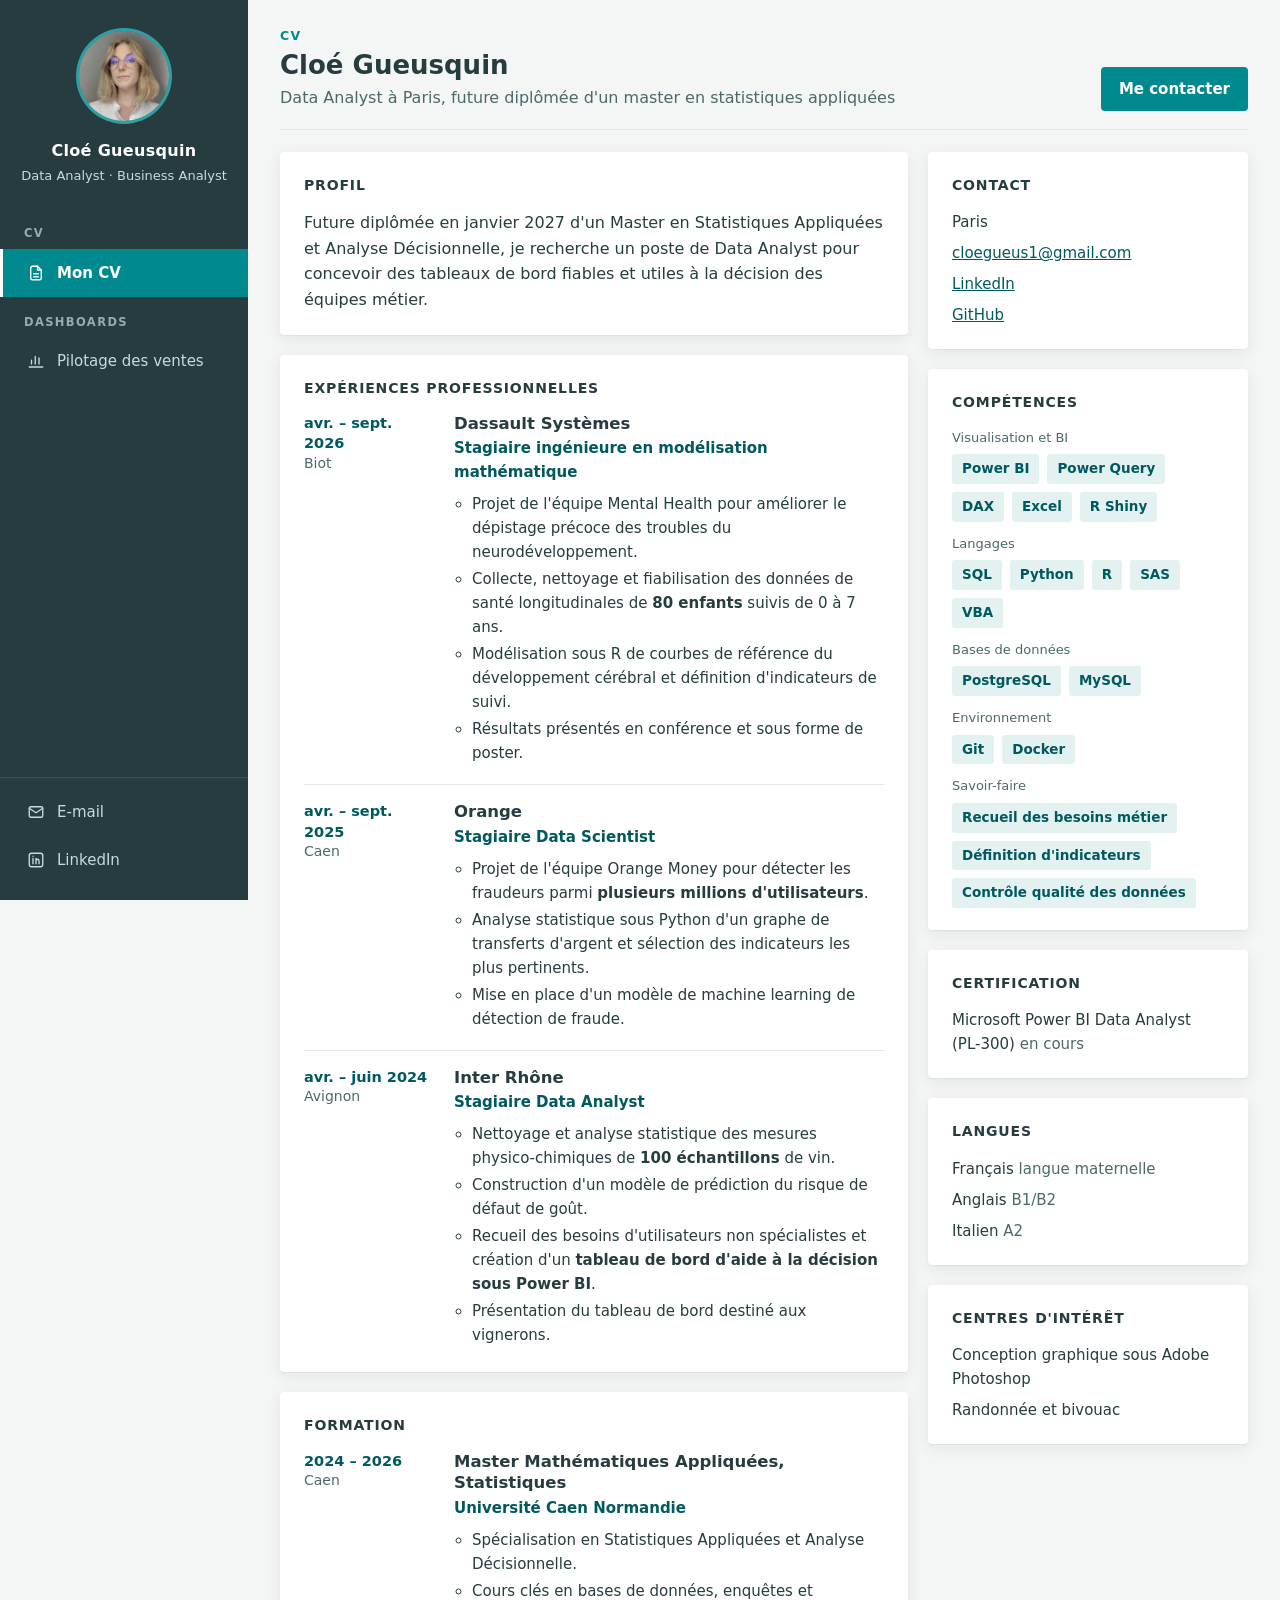
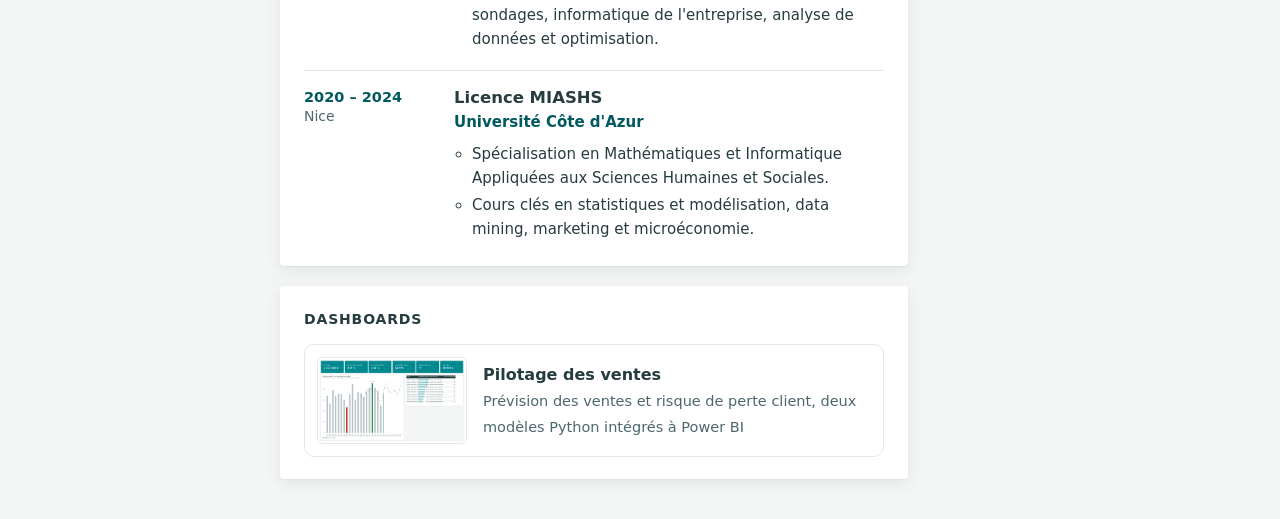
==== commit 633790ca: "Dashboard renomme Pilotage des ventes, menu sans GitHub, Business Analyst Co-Authored-By: Claude Opu" ====
--- a/docs/index.html
+++ b/docs/index.html
@@ -56,15 +56,14 @@
 
 <div class="app">
   <aside class="lateral" aria-label="Menu">
-    <a class="profil-lateral" href="index.html"><span class="avatar"><img src="img/photo.jpg" alt="Photo de Cloé Gueusquin" onerror="this.remove()">CG</span><strong>Cloé Gueusquin</strong><small>Data Analyst</small></a>
+    <a class="profil-lateral" href="index.html"><span class="avatar"><img src="img/photo.jpg" alt="Photo de Cloé Gueusquin" onerror="this.remove()">CG</span><strong>Cloé Gueusquin</strong><small>Data Analyst · Business Analyst</small></a>
     <p class="rubrique">CV</p>
     <a class="lien" href="index.html" aria-current="page" title="Mon CV"><svg viewBox="0 0 24 24" fill="none" stroke="currentColor" stroke-width="1.8" stroke-linecap="round" stroke-linejoin="round" aria-hidden="true"><path d="M14 3H7a2 2 0 0 0-2 2v14a2 2 0 0 0 2 2h10a2 2 0 0 0 2-2V8z"/><path d="M14 3v5h5M9 13h6M9 17h6"/></svg><span>Mon CV</span></a>
     <p class="rubrique">Dashboards</p>
-    <a class="lien" href="projets/demo-prediction.html" title="Démo prédiction"><svg viewBox="0 0 24 24" fill="none" stroke="currentColor" stroke-width="1.8" stroke-linecap="round" stroke-linejoin="round" aria-hidden="true"><path d="M3 20h18"/><path d="M6 16v-5M11 16V6M16 16v-8"/></svg><span>Démo prédiction</span></a>
+    <a class="lien" href="projets/pilotage-des-ventes.html" title="Pilotage des ventes"><svg viewBox="0 0 24 24" fill="none" stroke="currentColor" stroke-width="1.8" stroke-linecap="round" stroke-linejoin="round" aria-hidden="true"><path d="M3 20h18"/><path d="M6 16v-5M11 16V6M16 16v-8"/></svg><span>Pilotage des ventes</span></a>
     <div class="bas">
       <a class="lien" href="mailto:cloegueus1@gmail.com" title="E-mail"><svg viewBox="0 0 24 24" fill="none" stroke="currentColor" stroke-width="1.8" stroke-linecap="round" stroke-linejoin="round" aria-hidden="true"><rect x="3" y="5" width="18" height="14" rx="2"/><path d="m3 7 9 6 9-6"/></svg><span>E-mail</span></a>
       <a class="lien" href="https://www.linkedin.com/in/clo%C3%A9-gueusquin" title="LinkedIn"><svg viewBox="0 0 24 24" fill="none" stroke="currentColor" stroke-width="1.8" stroke-linecap="round" stroke-linejoin="round" aria-hidden="true"><rect x="3" y="3" width="18" height="18" rx="3"/><path d="M8 10v7M8 7v.01M12 17v-4a2 2 0 0 1 4 0v4M12 10v7"/></svg><span>LinkedIn</span></a>
-      <a class="lien" href="https://github.com/cloegueus" title="GitHub"><svg viewBox="0 0 24 24" fill="none" stroke="currentColor" stroke-width="1.8" stroke-linecap="round" stroke-linejoin="round" aria-hidden="true"><path d="M9 19c-4 1.5-4-2-6-2.5"/><path d="M15 21v-3.5a3 3 0 0 0-.9-2.4c3-.3 6-1.5 6-6.6a5.2 5.2 0 0 0-1.4-3.6 4.8 4.8 0 0 0-.1-3.5s-1.1-.3-3.7 1.4a12.7 12.7 0 0 0-6.6 0C5.7 1.1 4.6 1.4 4.6 1.4a4.8 4.8 0 0 0-.1 3.5A5.2 5.2 0 0 0 3 8.5c0 5.1 3 6.3 6 6.6a3 3 0 0 0-.9 2.4V21"/></svg><span>GitHub</span></a>
     </div>
   </aside>
 
@@ -159,9 +158,9 @@
 
         <section class="carte-blanche" aria-labelledby="titre-dashboards">
           <h2 id="titre-dashboards">Dashboards</h2>
-          <a class="dashboard" href="projets/demo-prediction.html">
+          <a class="dashboard" href="projets/pilotage-des-ventes.html">
             <img src="img/demo_rapport.png" width="1804" height="1034" alt="">
-            <div><strong>Démo prédiction</strong><span>Prévision des ventes et risque de perte client, deux modèles Python intégrés à Power BI</span></div>
+            <div><strong>Pilotage des ventes</strong><span>Prévision des ventes et risque de perte client, deux modèles Python intégrés à Power BI</span></div>
           </a>
         </section>
       </div>
